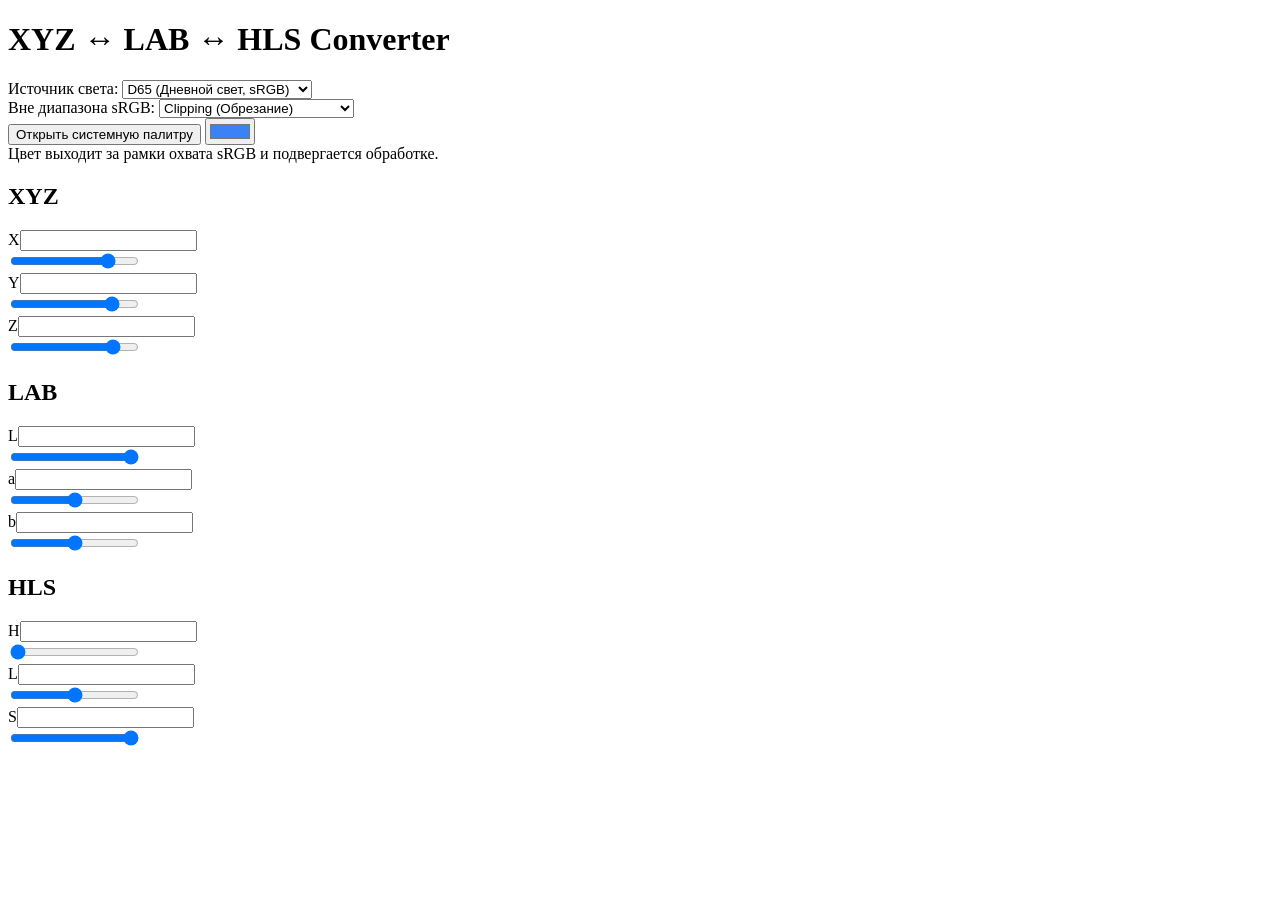
==== lab1/index.html @ e8351370 "Create index.html" ====
<!DOCTYPE html>
<html lang="ru">
<head>
    <meta charset="UTF-8">
    <meta name="viewport" content="width=device-width, initial-scale=1.0">
    <title>XYZ ↔ LAB ↔ HLS Converter</title>
    <link rel="stylesheet" href="style.css">
</head>
<body>
    <div class="container">
        <h1 class="main-title">XYZ ↔ LAB ↔ HLS Converter</h1>

        <div class="top-layout">
            <div class="settings-panel">
                <div class="setting-item">
                    <label for="illuminant-select">Источник света:</label>
                    <select id="illuminant-select">
                        <option value="D65">D65 (Дневной свет, sRGB)</option>
                        <option value="D50">D50 (Полиграфия, теплый)</option>
                        <option value="E">E (Равноэнергетический)</option>
                    </select>
                </div>
                <div class="setting-item">
                    <label for="gamut-select">Вне диапазона sRGB:</label>
                    <select id="gamut-select">
                        <option value="clipping">Clipping (Обрезание)</option>
                        <option value="scaling">Scaling (Масштабирование)</option>
                    </select>
                </div>
                <div class="palette-btn-wrapper">
                    <button class="btn" type="button">Открыть системную палитру</button>
                    <input type="color" id="color-picker" value="#3b82f6">
                </div>
            </div>

            <div class="preview-area">
                <div id="preview" class="preview-box"></div>
            </div>
        </div>

        <div id="warning" class="warning-msg">
            Цвет выходит за рамки охвата sRGB и подвергается обработке.
        </div>

        <div class="controls-grid">
            <div class="model-column">
                <h2 class="section-title">XYZ</h2>
                <div class="channel-block">
                    <div class="label-row"><label>X</label><input type="number" id="x-num" step="0.001"></div>
                    <input type="range" id="x-slide" min="0" max="120000" value="95047">
                </div>
                <div class="channel-block">
                    <div class="label-row"><label>Y</label><input type="number" id="y-num" step="0.001"></div>
                    <input type="range" id="y-slide" min="0" max="120000" value="100000">
                </div>
                <div class="channel-block">
                    <div class="label-row"><label>Z</label><input type="number" id="z-num" step="0.001"></div>
                    <input type="range" id="z-slide" min="0" max="130000" value="108883">
                </div>
            </div>

            <div class="model-column">
                <h2 class="section-title">LAB</h2>
                <div class="channel-block">
                    <div class="label-row"><label>L</label><input type="number" id="l-num" step="0.001"></div>
                    <input type="range" id="l-slide" min="0" max="100000" value="100000">
                </div>
                <div class="channel-block">
                    <div class="label-row"><label>a</label><input type="number" id="a-num" step="0.001"></div>
                    <input type="range" id="a-slide" min="-128000" max="128000" value="0">
                </div>
                <div class="channel-block">
                    <div class="label-row"><label>b</label><input type="number" id="b-num" step="0.001"></div>
                    <input type="range" id="b-slide" min="-128000" max="128000" value="0">
                </div>
            </div>

            <div class="model-column">
                <h2 class="section-title">HLS</h2>
                <div class="channel-block">
                    <div class="label-row"><label>H</label><input type="number" id="h-num" step="0.001"></div>
                    <input type="range" id="h-slide" min="0" max="360000" value="0">
                </div>
                <div class="channel-block">
                    <div class="label-row"><label>L</label><input type="number" id="hlsl-num" step="0.001"></div>
                    <input type="range" id="hlsl-slide" min="0" max="100000" value="50000">
                </div>
                <div class="channel-block">
                    <div class="label-row"><label>S</label><input type="number" id="s-num" step="0.001"></div>
                    <input type="range" id="s-slide" min="0" max="100000" value="100000">
                </div>
            </div>
        </div>
    </div>
    <script src="model.js"></script>
    <script src="controller.js"></script>
    <script src="test.js"></script>
</body>
</html>
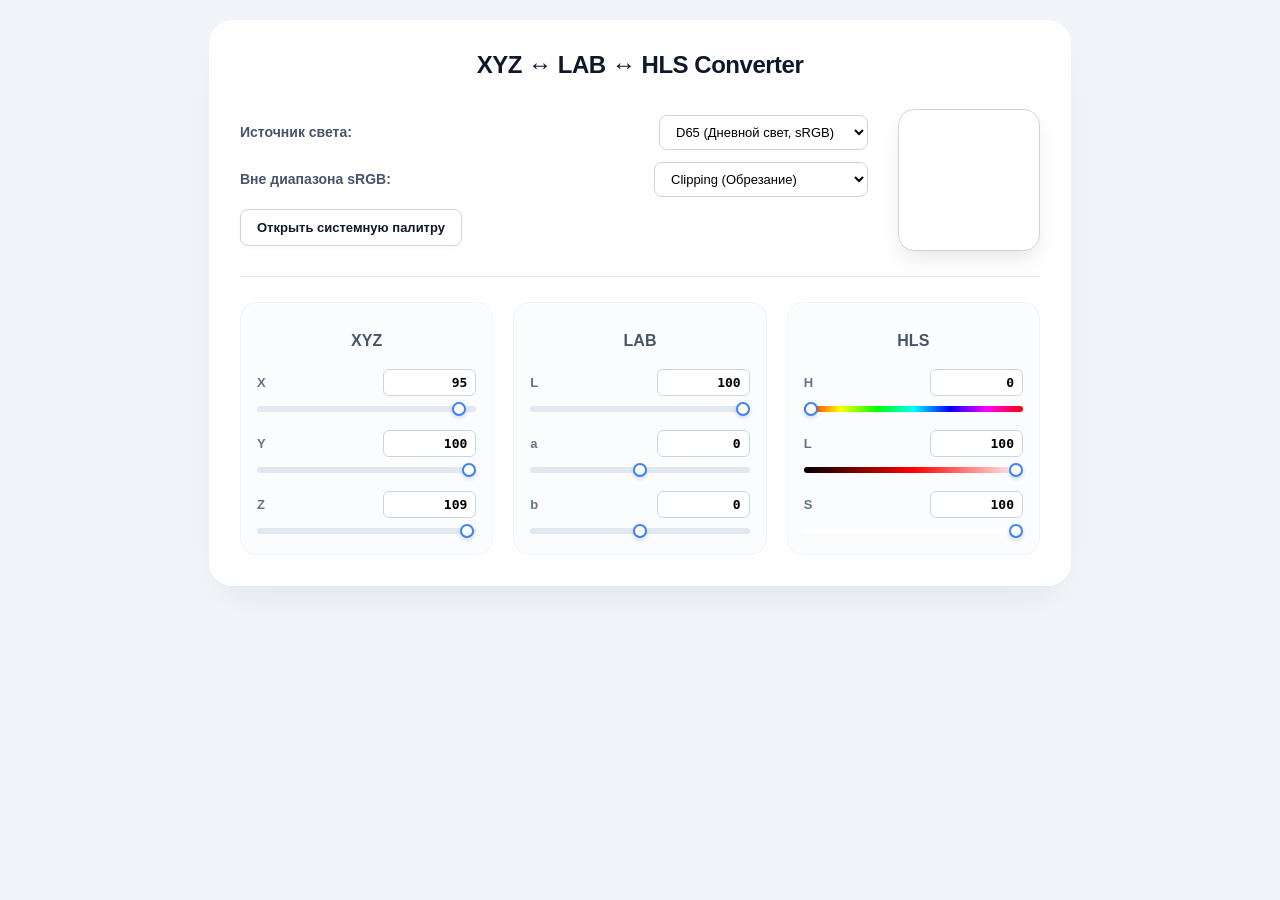
==== commit 0175405e: "Add files via upload" ====
--- a/lab1/index.html
+++ b/lab1/index.html
@@ -1,99 +1,99 @@
-<!DOCTYPE html>
-<html lang="ru">
-<head>
-    <meta charset="UTF-8">
-    <meta name="viewport" content="width=device-width, initial-scale=1.0">
-    <title>XYZ ↔ LAB ↔ HLS Converter</title>
-    <link rel="stylesheet" href="style.css">
-</head>
-<body>
-    <div class="container">
-        <h1 class="main-title">XYZ ↔ LAB ↔ HLS Converter</h1>
-
-        <div class="top-layout">
-            <div class="settings-panel">
-                <div class="setting-item">
-                    <label for="illuminant-select">Источник света:</label>
-                    <select id="illuminant-select">
-                        <option value="D65">D65 (Дневной свет, sRGB)</option>
-                        <option value="D50">D50 (Полиграфия, теплый)</option>
-                        <option value="E">E (Равноэнергетический)</option>
-                    </select>
-                </div>
-                <div class="setting-item">
-                    <label for="gamut-select">Вне диапазона sRGB:</label>
-                    <select id="gamut-select">
-                        <option value="clipping">Clipping (Обрезание)</option>
-                        <option value="scaling">Scaling (Масштабирование)</option>
-                    </select>
-                </div>
-                <div class="palette-btn-wrapper">
-                    <button class="btn" type="button">Открыть системную палитру</button>
-                    <input type="color" id="color-picker" value="#3b82f6">
-                </div>
-            </div>
-
-            <div class="preview-area">
-                <div id="preview" class="preview-box"></div>
-            </div>
-        </div>
-
-        <div id="warning" class="warning-msg">
-            Цвет выходит за рамки охвата sRGB и подвергается обработке.
-        </div>
-
-        <div class="controls-grid">
-            <div class="model-column">
-                <h2 class="section-title">XYZ</h2>
-                <div class="channel-block">
-                    <div class="label-row"><label>X</label><input type="number" id="x-num" step="0.001"></div>
-                    <input type="range" id="x-slide" min="0" max="120000" value="95047">
-                </div>
-                <div class="channel-block">
-                    <div class="label-row"><label>Y</label><input type="number" id="y-num" step="0.001"></div>
-                    <input type="range" id="y-slide" min="0" max="120000" value="100000">
-                </div>
-                <div class="channel-block">
-                    <div class="label-row"><label>Z</label><input type="number" id="z-num" step="0.001"></div>
-                    <input type="range" id="z-slide" min="0" max="130000" value="108883">
-                </div>
-            </div>
-
-            <div class="model-column">
-                <h2 class="section-title">LAB</h2>
-                <div class="channel-block">
-                    <div class="label-row"><label>L</label><input type="number" id="l-num" step="0.001"></div>
-                    <input type="range" id="l-slide" min="0" max="100000" value="100000">
-                </div>
-                <div class="channel-block">
-                    <div class="label-row"><label>a</label><input type="number" id="a-num" step="0.001"></div>
-                    <input type="range" id="a-slide" min="-128000" max="128000" value="0">
-                </div>
-                <div class="channel-block">
-                    <div class="label-row"><label>b</label><input type="number" id="b-num" step="0.001"></div>
-                    <input type="range" id="b-slide" min="-128000" max="128000" value="0">
-                </div>
-            </div>
-
-            <div class="model-column">
-                <h2 class="section-title">HLS</h2>
-                <div class="channel-block">
-                    <div class="label-row"><label>H</label><input type="number" id="h-num" step="0.001"></div>
-                    <input type="range" id="h-slide" min="0" max="360000" value="0">
-                </div>
-                <div class="channel-block">
-                    <div class="label-row"><label>L</label><input type="number" id="hlsl-num" step="0.001"></div>
-                    <input type="range" id="hlsl-slide" min="0" max="100000" value="50000">
-                </div>
-                <div class="channel-block">
-                    <div class="label-row"><label>S</label><input type="number" id="s-num" step="0.001"></div>
-                    <input type="range" id="s-slide" min="0" max="100000" value="100000">
-                </div>
-            </div>
-        </div>
-    </div>
-    <script src="model.js"></script>
-    <script src="controller.js"></script>
-    <script src="test.js"></script>
-</body>
-</html>
+<!DOCTYPE html>
+<html lang="ru">
+<head>
+    <meta charset="UTF-8">
+    <meta name="viewport" content="width=device-width, initial-scale=1.0">
+    <title>XYZ ↔ LAB ↔ HLS Converter</title>
+    <link rel="stylesheet" href="style.css">
+</head>
+<body>
+    <div class="container">
+        <h1 class="main-title">XYZ ↔ LAB ↔ HLS Converter</h1>
+
+        <div class="top-layout">
+            <div class="settings-panel">
+                <div class="setting-item">
+                    <label for="illuminant-select">Источник света:</label>
+                    <select id="illuminant-select">
+                        <option value="D65">D65 (Дневной свет, sRGB)</option>
+                        <option value="D50">D50 (Полиграфия, теплый)</option>
+                        <option value="E">E (Равноэнергетический)</option>
+                    </select>
+                </div>
+                <div class="setting-item">
+                    <label for="gamut-select">Вне диапазона sRGB:</label>
+                    <select id="gamut-select">
+                        <option value="clipping">Clipping (Обрезание)</option>
+                        <option value="scaling">Scaling (Масштабирование)</option>
+                    </select>
+                </div>
+                <div class="palette-btn-wrapper">
+                    <button class="btn" type="button">Открыть системную палитру</button>
+                    <input type="color" id="color-picker" value="#3b82f6">
+                </div>
+            </div>
+
+            <div class="preview-area">
+                <div id="preview" class="preview-box"></div>
+            </div>
+        </div>
+
+        <div id="warning" class="warning-msg">
+            Цвет выходит за рамки охвата sRGB и подвергается обработке.
+        </div>
+
+        <div class="controls-grid">
+            <div class="model-column">
+                <h2 class="section-title">XYZ</h2>
+                <div class="channel-block">
+                    <div class="label-row"><label for="x-num">X</label><input type="number" id="x-num" min="0" max="100" step="1"></div>
+                    <input type="range" id="x-slide" min="0" max="100" step="1">
+                </div>
+                <div class="channel-block">
+                    <div class="label-row"><label for="y-num">Y</label><input type="number" id="y-num" min="0" max="100" step="1"></div>
+                    <input type="range" id="y-slide" min="0" max="100" step="1">
+                </div>
+                <div class="channel-block">
+                    <div class="label-row"><label for="z-num">Z</label><input type="number" id="z-num" min="0" max="110" step="1"></div>
+                    <input type="range" id="z-slide" min="0" max="110" step="1">
+                </div>
+            </div>
+
+            <div class="model-column">
+                <h2 class="section-title">LAB</h2>
+                <div class="channel-block">
+                    <div class="label-row"><label for="l-num">L</label><input type="number" id="l-num" min="0" max="100" step="1"></div>
+                    <input type="range" id="l-slide" min="0" max="100" step="1">
+                </div>
+                <div class="channel-block">
+                    <div class="label-row"><label for="a-num">a</label><input type="number" id="a-num" min="-128" max="128" step="1"></div>
+                    <input type="range" id="a-slide" min="-128" max="128" step="1">
+                </div>
+                <div class="channel-block">
+                    <div class="label-row"><label for="b-num">b</label><input type="number" id="b-num" min="-128" max="128" step="1"></div>
+                    <input type="range" id="b-slide" min="-128" max="128" step="1">
+                </div>
+            </div>
+
+            <div class="model-column">
+                <h2 class="section-title">HLS</h2>
+                <div class="channel-block">
+                    <div class="label-row"><label for="h-num">H</label><input type="number" id="h-num" min="0" max="360" step="1"></div>
+                    <input type="range" id="h-slide" min="0" max="360" step="1">
+                </div>
+                <div class="channel-block">
+                    <div class="label-row"><label for="hlsl-num">L</label><input type="number" id="hlsl-num" min="0" max="100" step="1"></div>
+                    <input type="range" id="hlsl-slide" min="0" max="100" step="1">
+                </div>
+                <div class="channel-block">
+                    <div class="label-row"><label for="s-num">S</label><input type="number" id="s-num" min="0" max="100" step="1"></div>
+                    <input type="range" id="s-slide" min="0" max="100" step="1">
+                </div>
+            </div>
+        </div>
+    </div>
+    <script src="model.js"></script>
+    <script src="controller.js"></script>
+    <script src="test.js"></script>
+</body>
+</html>
--- a/lab1/style.css
+++ b/lab1/style.css
@@ -0,0 +1,224 @@
+:root {
+    --bg-color: #f1f5f9;
+    --card-bg: rgba(255, 255, 255, 0.9);
+    --text-color: #0f172a;
+    --border-color: #cbd5e1;
+    --accent-color: #3b82f6;
+    --warning-color: #dc2626;
+}
+
+body {
+    font-family: -apple-system, BlinkMacSystemFont, "Segoe UI", Roboto, sans-serif;
+    background-color: var(--bg-color);
+    color: var(--text-color);
+    margin: 0;
+    padding: 20px;
+    display: flex;
+    justify-content: center;
+}
+
+.container {
+    width: 100%;
+    max-width: 800px;
+    background: var(--card-bg);
+    backdrop-filter: blur(12px);
+    padding: 30px;
+    border-radius: 24px;
+    box-shadow: 0 20px 40px -15px rgba(15, 23, 42, 0.08);
+    border: 1px solid rgba(255, 255, 255, 0.6);
+}
+
+.main-title {
+    font-size: 24px;
+    font-weight: 800;
+    text-align: center;
+    margin-top: 0;
+    margin-bottom: 30px;
+    letter-spacing: -0.02em;
+}
+
+.top-layout {
+    display: flex;
+    justify-content: space-between;
+    align-items: center;
+    gap: 30px;
+    margin-bottom: 25px;
+    padding-bottom: 25px;
+    border-bottom: 1px solid #e2e8f0;
+    flex-wrap: wrap;
+}
+
+.settings-panel {
+    display: flex;
+    flex-direction: column;
+    gap: 12px;
+    flex: 1;
+    min-width: 280px;
+}
+
+.setting-item {
+    display: flex;
+    justify-content: space-between;
+    align-items: center;
+    gap: 15px;
+}
+
+.setting-item label {
+    font-weight: 600;
+    font-size: 14px;
+    color: #475569;
+}
+
+select {
+    padding: 8px 12px;
+    border-radius: 8px;
+    border: 1px solid var(--border-color);
+    background: #ffffff;
+    font-size: 13px;
+    font-weight: 500;
+    outline: none;
+    min-width: 200px;
+}
+
+.preview-area {
+    display: flex;
+    align-items: center;
+    gap: 20px;
+}
+
+.preview-box {
+    width: 140px;
+    height: 140px;
+    border-radius: 16px;
+    border: 1px solid var(--border-color);
+    box-shadow: 0 10px 20px -5px rgba(0,0,0,0.1);
+}
+
+.palette-btn-wrapper {
+    position: relative;
+}
+
+.btn {
+    background-color: #ffffff;
+    color: var(--text-color);
+    border: 1px solid var(--border-color);
+    padding: 10px 16px;
+    font-size: 13px;
+    font-weight: 600;
+    border-radius: 8px;
+    cursor: pointer;
+    box-shadow: 0 2px 4px rgba(0,0,0,0.02);
+}
+
+.btn:hover {
+    background-color: #f8fafc;
+}
+
+input[type="color"] {
+    position: absolute;
+    left: 0; top: 0; width: 100%; height: 100%;
+    opacity: 0;
+    cursor: pointer;
+}
+
+.controls-grid {
+    display: flex;
+    flex-direction: row;
+    justify-content: space-between;
+    gap: 20px;
+}
+
+.model-column {
+    flex: 1;
+    display: flex;
+    flex-direction: column;
+    gap: 14px;
+    min-width: 210px;
+    background: rgba(248, 250, 252, 0.6);
+    padding: 16px;
+    border-radius: 16px;
+    border: 1px solid #f1f5f9;
+}
+
+.section-title {
+    font-weight: 800;
+    font-size: 16px;
+    color: #475569;
+    text-align: center;
+    margin-bottom: 5px;
+}
+
+.channel-block {
+    display: flex;
+    flex-direction: column;
+    gap: 6px;
+}
+
+.label-row {
+    display: flex;
+    align-items: center;
+    justify-content: space-between;
+}
+
+label {
+    font-weight: 700;
+    font-size: 13px;
+    color: #64748b;
+}
+
+input[type="number"] {
+    width: 75px;
+    padding: 5px 8px;
+    border: 1px solid var(--border-color);
+    border-radius: 6px;
+    font-size: 13px;
+    font-family: monospace;
+    font-weight: 600;
+    text-align: right;
+    outline: none;
+}
+
+input[type="number"]::-webkit-inner-spin-button,
+input[type="number"]::-webkit-outer-spin-button {
+    -webkit-appearance: none;
+    margin: 0;
+}
+
+input[type="range"] {
+    -webkit-appearance: none;
+    width: 100%;
+    height: 6px;
+    border-radius: 4px;
+    background: #e2e8f0;
+    outline: none;
+    cursor: pointer;
+    margin: 4px 0;
+}
+
+input[type="range"]::-webkit-slider-thumb {
+    -webkit-appearance: none;
+    width: 14px;
+    height: 14px;
+    border-radius: 50%;
+    background: #ffffff;
+    border: 2px solid var(--accent-color);
+    box-shadow: 0 2px 4px rgba(0,0,0,0.15);
+    transition: transform 0.1s;
+}
+
+input[type="range"]::-webkit-slider-thumb:hover {
+    transform: scale(1.25);
+}
+
+.warning-msg {
+    background: #fef2f2;
+    color: var(--warning-color);
+    border: 1px solid #fee2e2;
+    padding: 10px 16px;
+    border-radius: 10px;
+    font-size: 13px;
+    font-weight: 600;
+    text-align: center;
+    display: none;
+    margin-bottom: 20px;
+}
